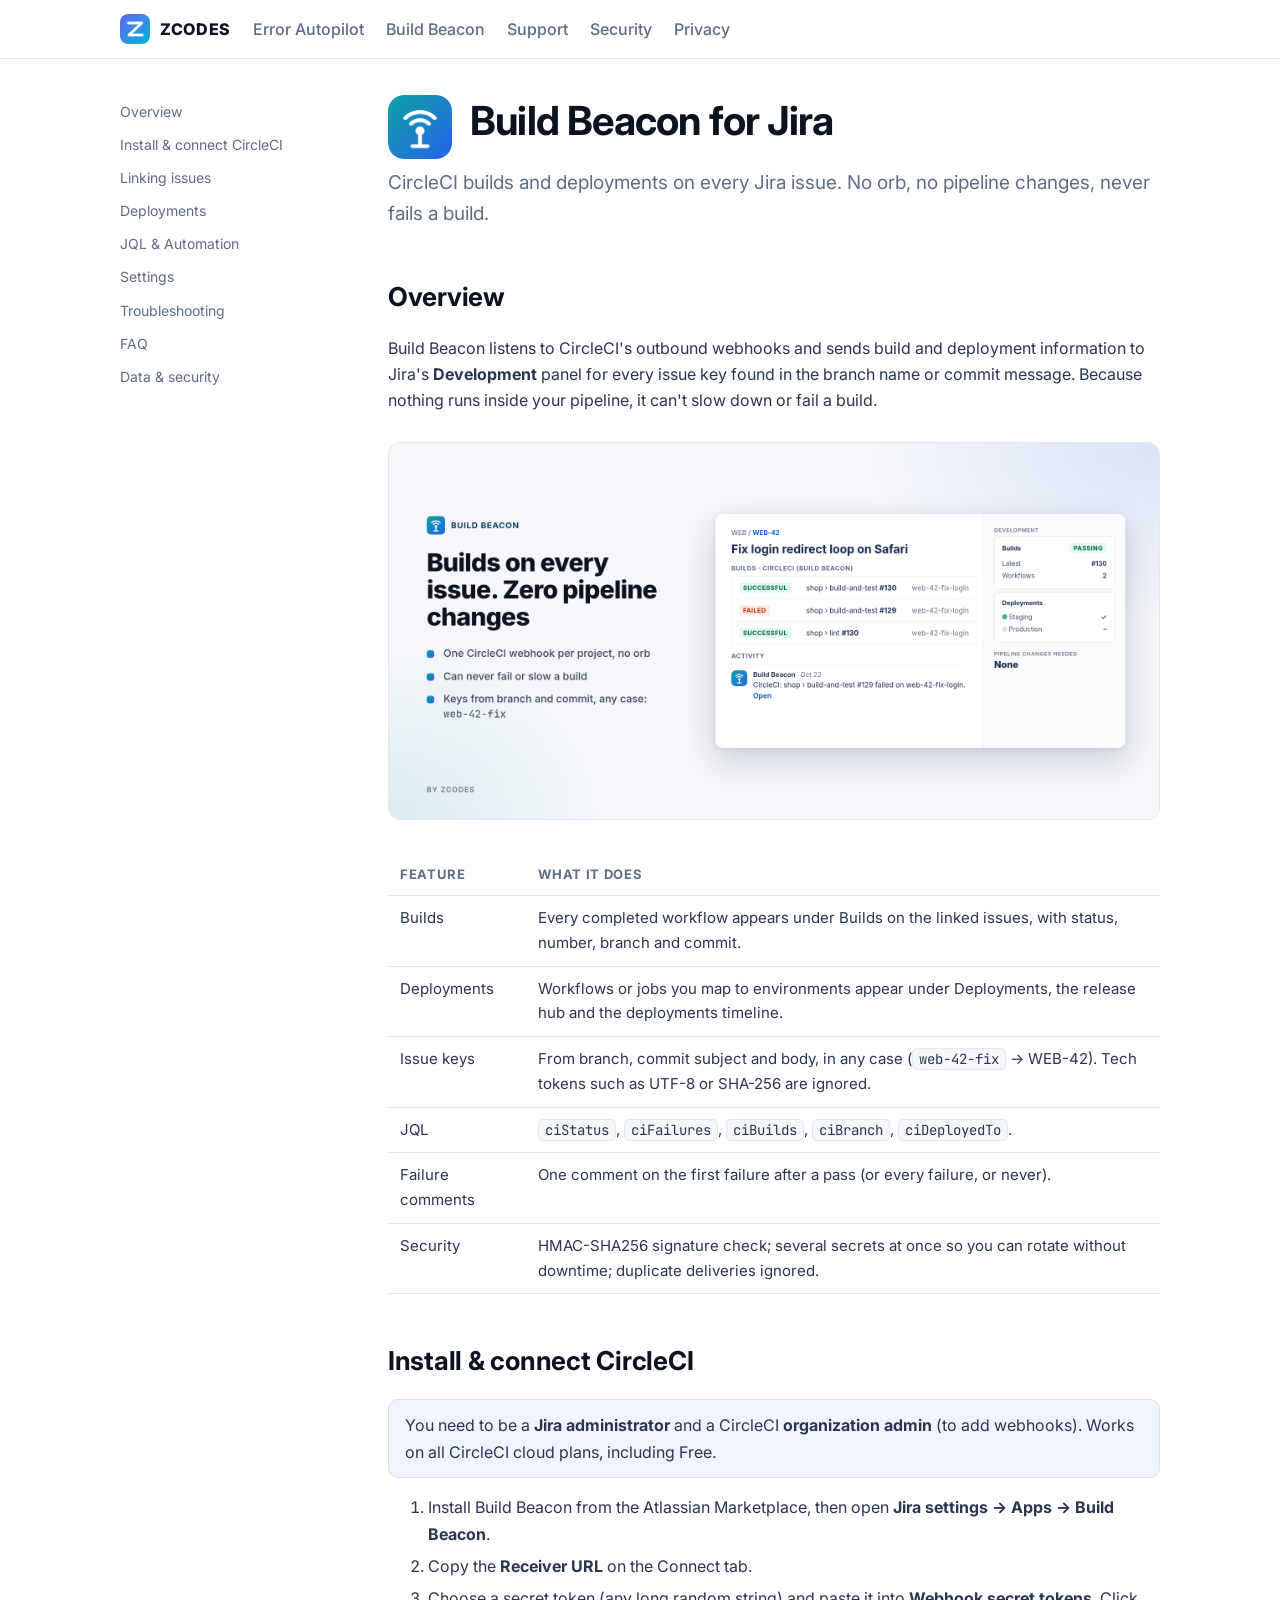
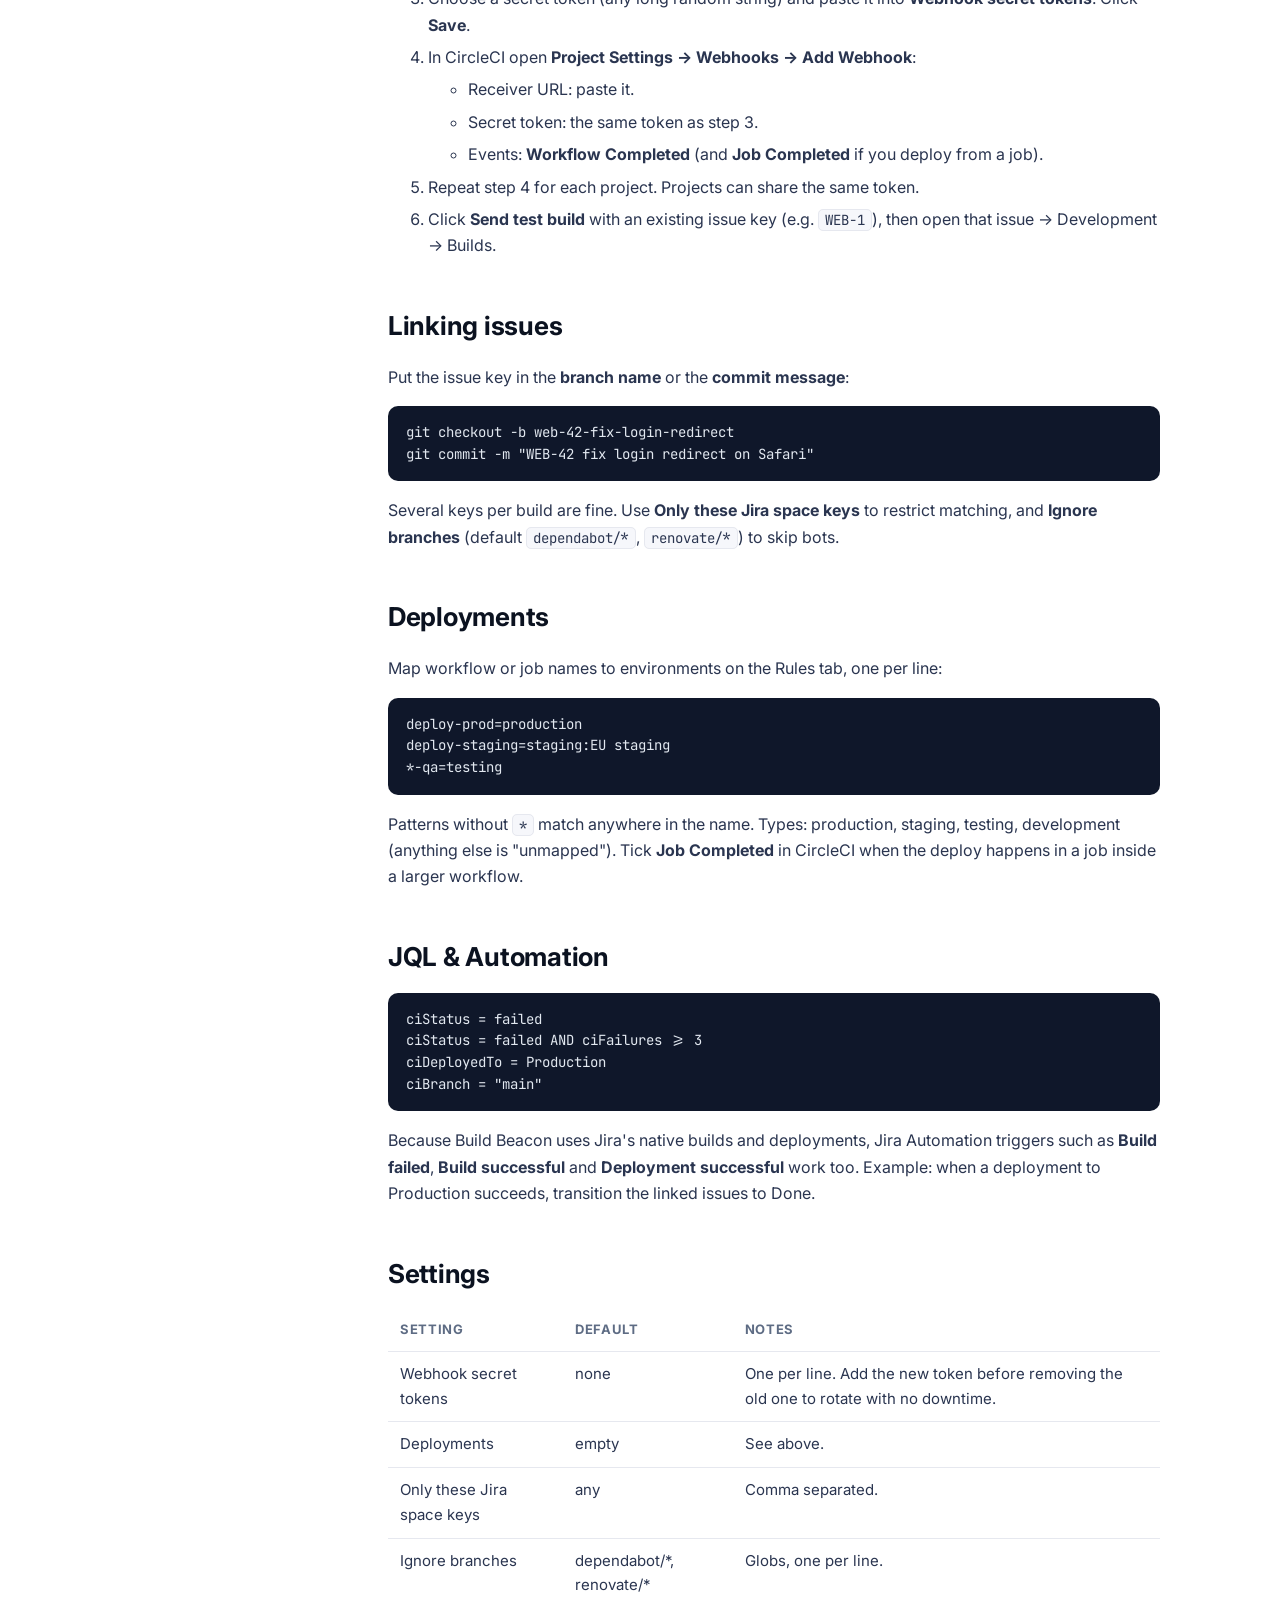
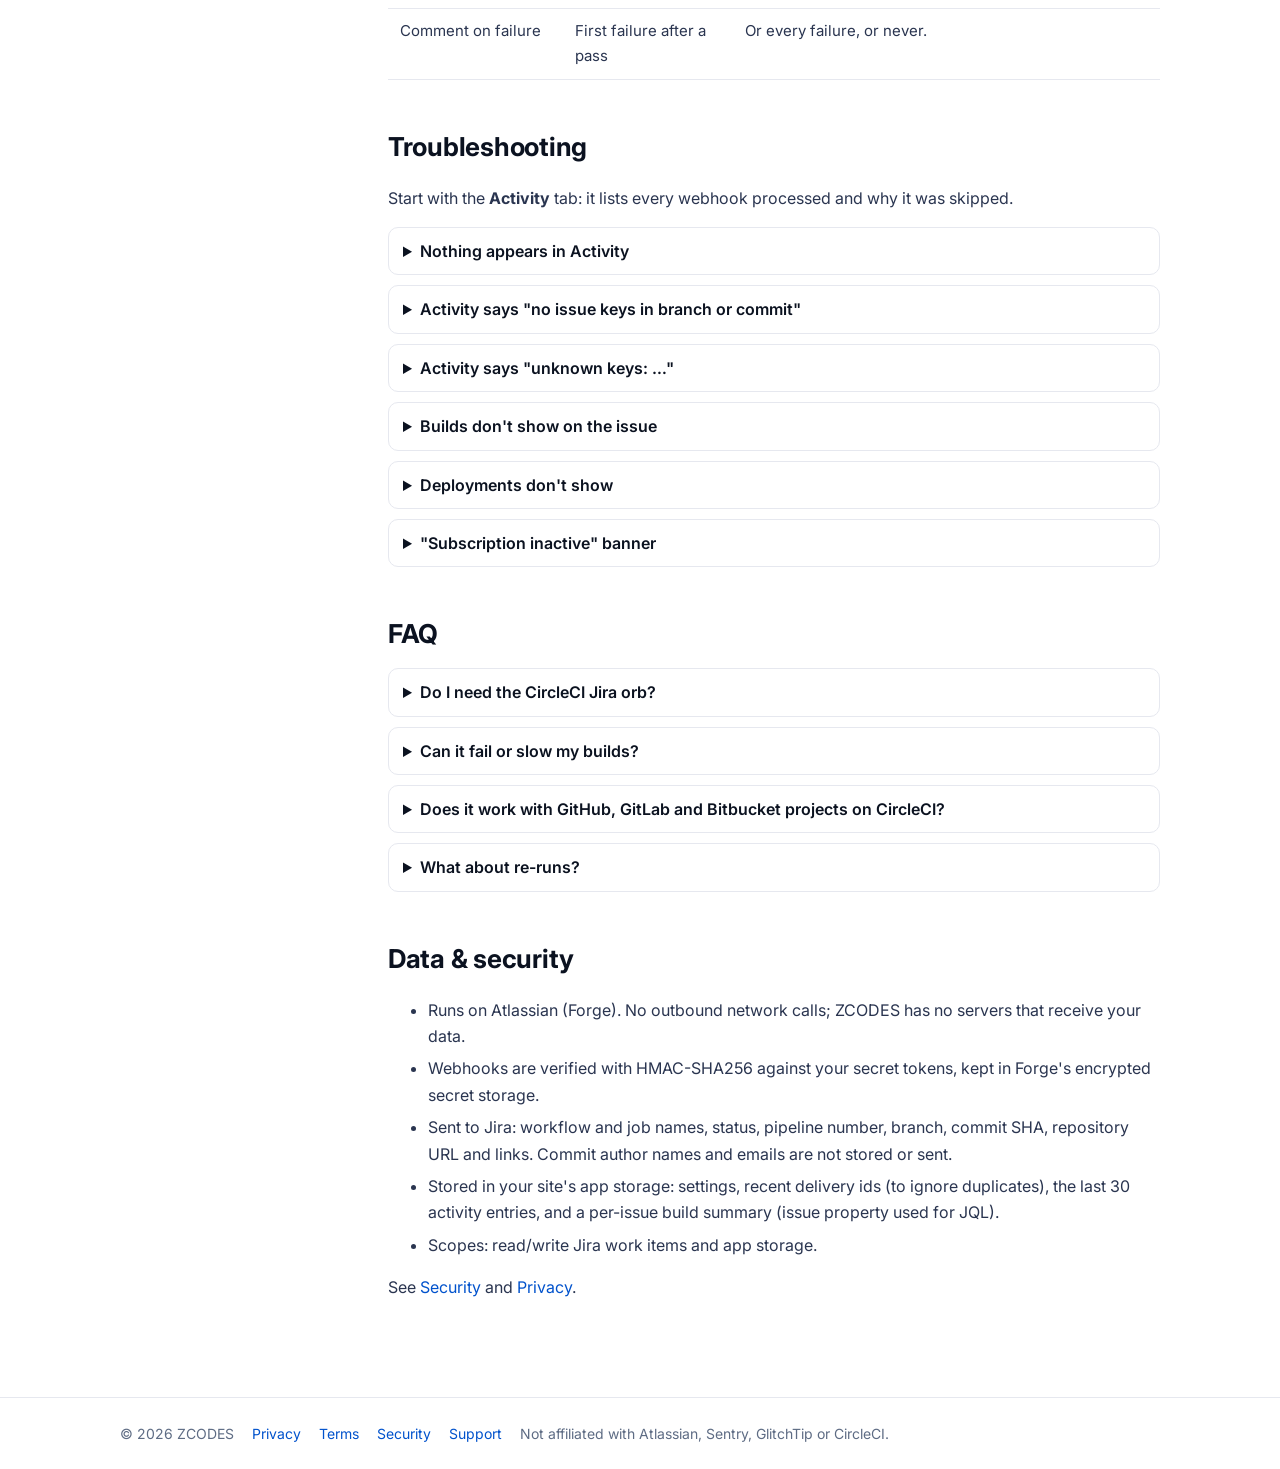
==== build-beacon/index.html @ 048a16e9 "ZCODES documentation site Co-Authored-By: Claude Opus 5.5 <noreply@anthropic.com>" ====
<!doctype html><html lang="en"><head><meta charset="utf-8"><meta name="viewport" content="width=device-width,initial-scale=1">
<title>Build Beacon for Jira: documentation</title><meta name="description" content="CircleCI builds and deployments on Jira issues."><link rel="preconnect" href="https://fonts.googleapis.com"><link href="https://fonts.googleapis.com/css2?family=Inter:wght@400;500;600;700;800&family=JetBrains+Mono&display=swap" rel="stylesheet"><link rel="icon" href="../img/zcodes.png"><link rel="stylesheet" href="../style.css"></head>
<body><header><div class="nav"><a class="brand" href="../index.html"><img src="../img/zcodes.png" alt="">ZCODES</a>
      <a class="item" href="../error-autopilot/index.html">Error Autopilot</a><a class="item" href="../build-beacon/index.html">Build Beacon</a>
      <a class="item" href="../support.html">Support</a><a class="item" href="../security.html">Security</a><a class="item" href="../privacy.html">Privacy</a></div></header><main class=""><aside><a href="#overview">Overview</a><a href="#install">Install & connect CircleCI</a><a href="#keys">Linking issues</a><a href="#deployments">Deployments</a><a href="#jql">JQL & Automation</a><a href="#settings">Settings</a><a href="#troubleshooting">Troubleshooting</a><a href="#faq">FAQ</a><a href="#data">Data & security</a></aside><article>
<div class="hero"><img src="../img/build-beacon.png" alt=""><div><h1>Build Beacon for Jira</h1></div></div>
<p class="lead">CircleCI builds and deployments on every Jira issue. No orb, no pipeline changes, never fails a build.</p>

<h2 id="overview">Overview</h2>
<p>Build Beacon listens to CircleCI's outbound webhooks and sends build and deployment information to Jira's <b>Development</b> panel for every issue key found in the branch name or commit message. Because nothing runs inside your pipeline, it can't slow down or fail a build.</p>
<img class="shot" src="../img/bb-highlight-1.png" alt="Builds from CircleCI on a Jira issue">
<table><tr><th>Feature</th><th>What it does</th></tr>
<tr><td>Builds</td><td>Every completed workflow appears under Builds on the linked issues, with status, number, branch and commit.</td></tr>
<tr><td>Deployments</td><td>Workflows or jobs you map to environments appear under Deployments, the release hub and the deployments timeline.</td></tr>
<tr><td>Issue keys</td><td>From branch, commit subject and body, in any case (<code>web-42-fix</code> → WEB-42). Tech tokens such as UTF-8 or SHA-256 are ignored.</td></tr>
<tr><td>JQL</td><td><code>ciStatus</code>, <code>ciFailures</code>, <code>ciBuilds</code>, <code>ciBranch</code>, <code>ciDeployedTo</code>.</td></tr>
<tr><td>Failure comments</td><td>One comment on the first failure after a pass (or every failure, or never).</td></tr>
<tr><td>Security</td><td>HMAC-SHA256 signature check; several secrets at once so you can rotate without downtime; duplicate deliveries ignored.</td></tr>
</table>

<h2 id="install">Install & connect CircleCI</h2>
<div class="note">You need to be a <b>Jira administrator</b> and a CircleCI <b>organization admin</b> (to add webhooks). Works on all CircleCI cloud plans, including Free.</div>
<ol>
  <li>Install Build Beacon from the Atlassian Marketplace, then open <b>Jira settings → Apps → Build Beacon</b>.</li>
  <li>Copy the <b>Receiver URL</b> on the Connect tab.</li>
  <li>Choose a secret token (any long random string) and paste it into <b>Webhook secret tokens</b>. Click <b>Save</b>.</li>
  <li>In CircleCI open <b>Project Settings → Webhooks → Add Webhook</b>:
    <ul><li>Receiver URL: paste it.</li><li>Secret token: the same token as step 3.</li>
    <li>Events: <b>Workflow Completed</b> (and <b>Job Completed</b> if you deploy from a job).</li></ul></li>
  <li>Repeat step 4 for each project. Projects can share the same token.</li>
  <li>Click <b>Send test build</b> with an existing issue key (e.g. <code>WEB-1</code>), then open that issue → Development → Builds.</li>
</ol>

<h2 id="keys">Linking issues</h2>
<p>Put the issue key in the <b>branch name</b> or the <b>commit message</b>:</p>
<pre><code>git checkout -b web-42-fix-login-redirect
git commit -m "WEB-42 fix login redirect on Safari"</code></pre>
<p>Several keys per build are fine. Use <b>Only these Jira space keys</b> to restrict matching, and <b>Ignore branches</b> (default <code>dependabot/*</code>, <code>renovate/*</code>) to skip bots.</p>

<h2 id="deployments">Deployments</h2>
<p>Map workflow or job names to environments on the Rules tab, one per line:</p>
<pre><code>deploy-prod=production
deploy-staging=staging:EU staging
*-qa=testing</code></pre>
<p>Patterns without <code>*</code> match anywhere in the name. Types: production, staging, testing, development (anything else is "unmapped"). Tick <b>Job Completed</b> in CircleCI when the deploy happens in a job inside a larger workflow.</p>

<h2 id="jql">JQL & Automation</h2>
<pre><code>ciStatus = failed
ciStatus = failed AND ciFailures >= 3
ciDeployedTo = Production
ciBranch = "main"</code></pre>
<p>Because Build Beacon uses Jira's native builds and deployments, Jira Automation triggers such as <b>Build failed</b>, <b>Build successful</b> and <b>Deployment successful</b> work too. Example: when a deployment to Production succeeds, transition the linked issues to Done.</p>

<h2 id="settings">Settings</h2>
<table><tr><th>Setting</th><th>Default</th><th>Notes</th></tr>
<tr><td>Webhook secret tokens</td><td>none</td><td>One per line. Add the new token before removing the old one to rotate with no downtime.</td></tr>
<tr><td>Deployments</td><td>empty</td><td>See above.</td></tr>
<tr><td>Only these Jira space keys</td><td>any</td><td>Comma separated.</td></tr>
<tr><td>Ignore branches</td><td>dependabot/*, renovate/*</td><td>Globs, one per line.</td></tr>
<tr><td>Comment on failure</td><td>First failure after a pass</td><td>Or every failure, or never.</td></tr>
</table>

<h2 id="troubleshooting">Troubleshooting</h2>
<p>Start with the <b>Activity</b> tab: it lists every webhook processed and why it was skipped.</p>
<details><summary>Nothing appears in Activity</summary><ul>
<li>The CircleCI webhook URL must match the Receiver URL exactly (reinstalling the app can change it).</li>
<li>The CircleCI secret token must match one of your saved tokens. Wrong signatures are rejected (HTTP 401).</li>
<li>Tick <b>Workflow Completed</b> on the CircleCI webhook. Builds are reported when workflows finish, not when they start.</li></ul></details>
<details><summary>Activity says "no issue keys in branch or commit"</summary><p>Add the key to the branch name or commit message, or check <b>Only these Jira space keys</b>.</p></details>
<details><summary>Activity says "unknown keys: …"</summary><p>Jira doesn't have issues with those keys (or the app can't see them). Check the key and the space permissions.</p></details>
<details><summary>Builds don't show on the issue</summary><p>The Development panel is part of Jira software spaces. Check that the issue is in a software space and that you are looking at the issue named in the branch or commit.</p></details>
<details><summary>Deployments don't show</summary><p>Add an environment rule that matches the workflow or job name. For jobs, tick <b>Job Completed</b> on the CircleCI webhook.</p></details>
<details><summary>"Subscription inactive" banner</summary><p>The app stops sending builds and deployments when its subscription is inactive. A site admin can renew it in Administration → Apps.</p></details>

<h2 id="faq">FAQ</h2>
<details><summary>Do I need the CircleCI Jira orb?</summary><p>No. Build Beacon doesn't use the orb or any pipeline step. You can remove the orb if you used it before.</p></details>
<details><summary>Can it fail or slow my builds?</summary><p>No. CircleCI sends the webhook after the workflow finishes; nothing runs in your pipeline.</p></details>
<details><summary>Does it work with GitHub, GitLab and Bitbucket projects on CircleCI?</summary><p>Yes. Keys come from CircleCI's own webhook data, whatever the code host.</p></details>
<details><summary>What about re-runs?</summary><p>A re-run updates the same build number; Jira keeps the latest result.</p></details>

<h2 id="data">Data & security</h2>
<ul>
<li>Runs on Atlassian (Forge). No outbound network calls; ZCODES has no servers that receive your data.</li>
<li>Webhooks are verified with HMAC-SHA256 against your secret tokens, kept in Forge's encrypted secret storage.</li>
<li>Sent to Jira: workflow and job names, status, pipeline number, branch, commit SHA, repository URL and links. Commit author names and emails are not stored or sent.</li>
<li>Stored in your site's app storage: settings, recent delivery ids (to ignore duplicates), the last 30 activity entries, and a per-issue build summary (issue property used for JQL).</li>
<li>Scopes: read/write Jira work items and app storage.</li>
</ul>
<p>See <a href="../security.html">Security</a> and <a href="../privacy.html">Privacy</a>.</p>
</article></main><footer><div class="in"><span>© 2026 ZCODES</span><a href="../privacy.html">Privacy</a><a href="../terms.html">Terms</a>
      <a href="../security.html">Security</a><a href="../support.html">Support</a><span>Not affiliated with Atlassian, Sentry, GlitchTip or CircleCI.</span></div></footer></body></html>
---- style.css ----
:root{--ink:#0B1220;--text:#2A3550;--muted:#5E6C84;--line:#E6E8EF;--bg:#FFFFFF;--soft:#F6F7FB;--brand:#5B5BD6;--link:#0052CC}
*{box-sizing:border-box}html{scroll-behavior:smooth}
body{margin:0;font:16px/1.65 Inter,system-ui,-apple-system,Segoe UI,sans-serif;color:var(--text);background:var(--bg)}
a{color:var(--link);text-decoration:none}a:hover{text-decoration:underline}
header{border-bottom:1px solid var(--line);background:#fff;position:sticky;top:0;z-index:5}
.nav{max-width:1080px;margin:0 auto;padding:14px 20px;display:flex;align-items:center;gap:22px;flex-wrap:wrap}
.nav .brand{display:flex;align-items:center;gap:10px;font-weight:800;color:var(--ink);letter-spacing:.04em}
.nav .brand img{width:30px;height:30px;border-radius:8px}
.nav a.item{color:var(--muted);font-weight:500}
main{max-width:1080px;margin:0 auto;padding:36px 20px 80px;display:grid;grid-template-columns:220px minmax(0,1fr);gap:48px}
main.single{grid-template-columns:minmax(0,1fr);max-width:820px}
aside{position:sticky;top:84px;align-self:start;font-size:14px}
aside a{display:block;color:var(--muted);padding:5px 0}
h1{font-size:40px;line-height:1.15;color:var(--ink);margin:0 0 12px;letter-spacing:-.02em}
h2{font-size:26px;color:var(--ink);margin:46px 0 12px;letter-spacing:-.01em;scroll-margin-top:80px}
h3{font-size:18px;color:var(--ink);margin:28px 0 8px;scroll-margin-top:80px}
.lead{font-size:19px;color:var(--muted);margin:0 0 22px}
.hero{display:flex;gap:18px;align-items:center;margin-bottom:8px}.hero img{width:64px;height:64px;border-radius:16px}
code,pre{font-family:'JetBrains Mono',ui-monospace,Menlo,monospace;font-size:14px}
code{background:var(--soft);border:1px solid var(--line);padding:1px 6px;border-radius:5px}
pre{background:#0F172A;color:#E2E8F0;padding:16px 18px;border-radius:10px;overflow:auto;line-height:1.55}
pre code{background:none;border:0;padding:0;color:inherit}
table{width:100%;border-collapse:collapse;margin:14px 0;font-size:15px}
th,td{text-align:left;padding:10px 12px;border-bottom:1px solid var(--line);vertical-align:top}
th{font-size:13px;text-transform:uppercase;letter-spacing:.05em;color:var(--muted)}
ol li,ul li{margin:6px 0}
.note{background:#F0F4FF;border:1px solid #D6E0FF;border-radius:10px;padding:12px 16px;margin:16px 0}
.warn{background:#FFF7E6;border:1px solid #FFE1A8;border-radius:10px;padding:12px 16px;margin:16px 0}
.grid{display:grid;grid-template-columns:repeat(auto-fit,minmax(280px,1fr));gap:18px;margin:22px 0}
.cardx{border:1px solid var(--line);border-radius:14px;padding:22px;background:#fff}
.cardx img{width:52px;height:52px;border-radius:12px}
.cardx h3{margin:12px 0 6px}
.shot{width:100%;border:1px solid var(--line);border-radius:12px;margin:12px 0}
details{border:1px solid var(--line);border-radius:10px;padding:10px 14px;margin:10px 0}
summary{cursor:pointer;font-weight:600;color:var(--ink)}
footer{border-top:1px solid var(--line);color:var(--muted);font-size:14px}
footer .in{max-width:1080px;margin:0 auto;padding:24px 20px;display:flex;gap:18px;flex-wrap:wrap}
@media (max-width:820px){main{grid-template-columns:1fr}aside{display:none}h1{font-size:32px}}
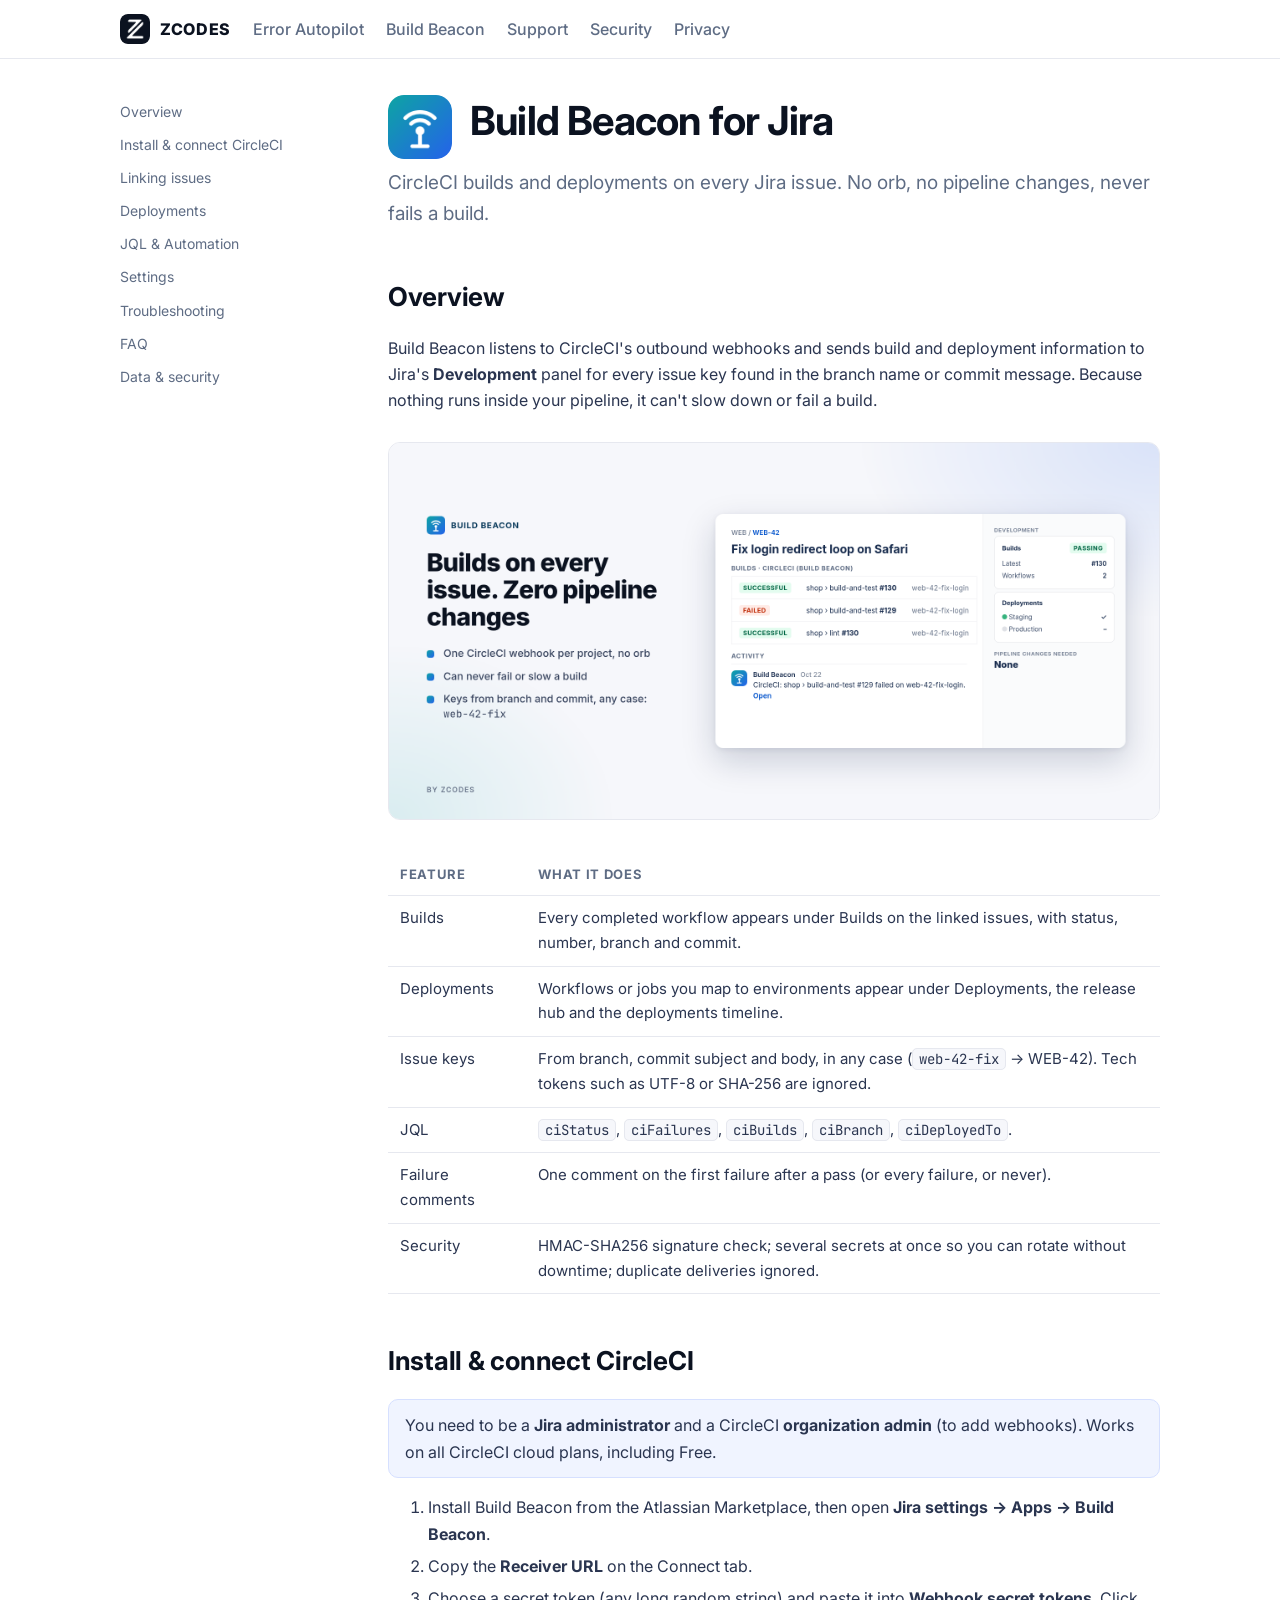
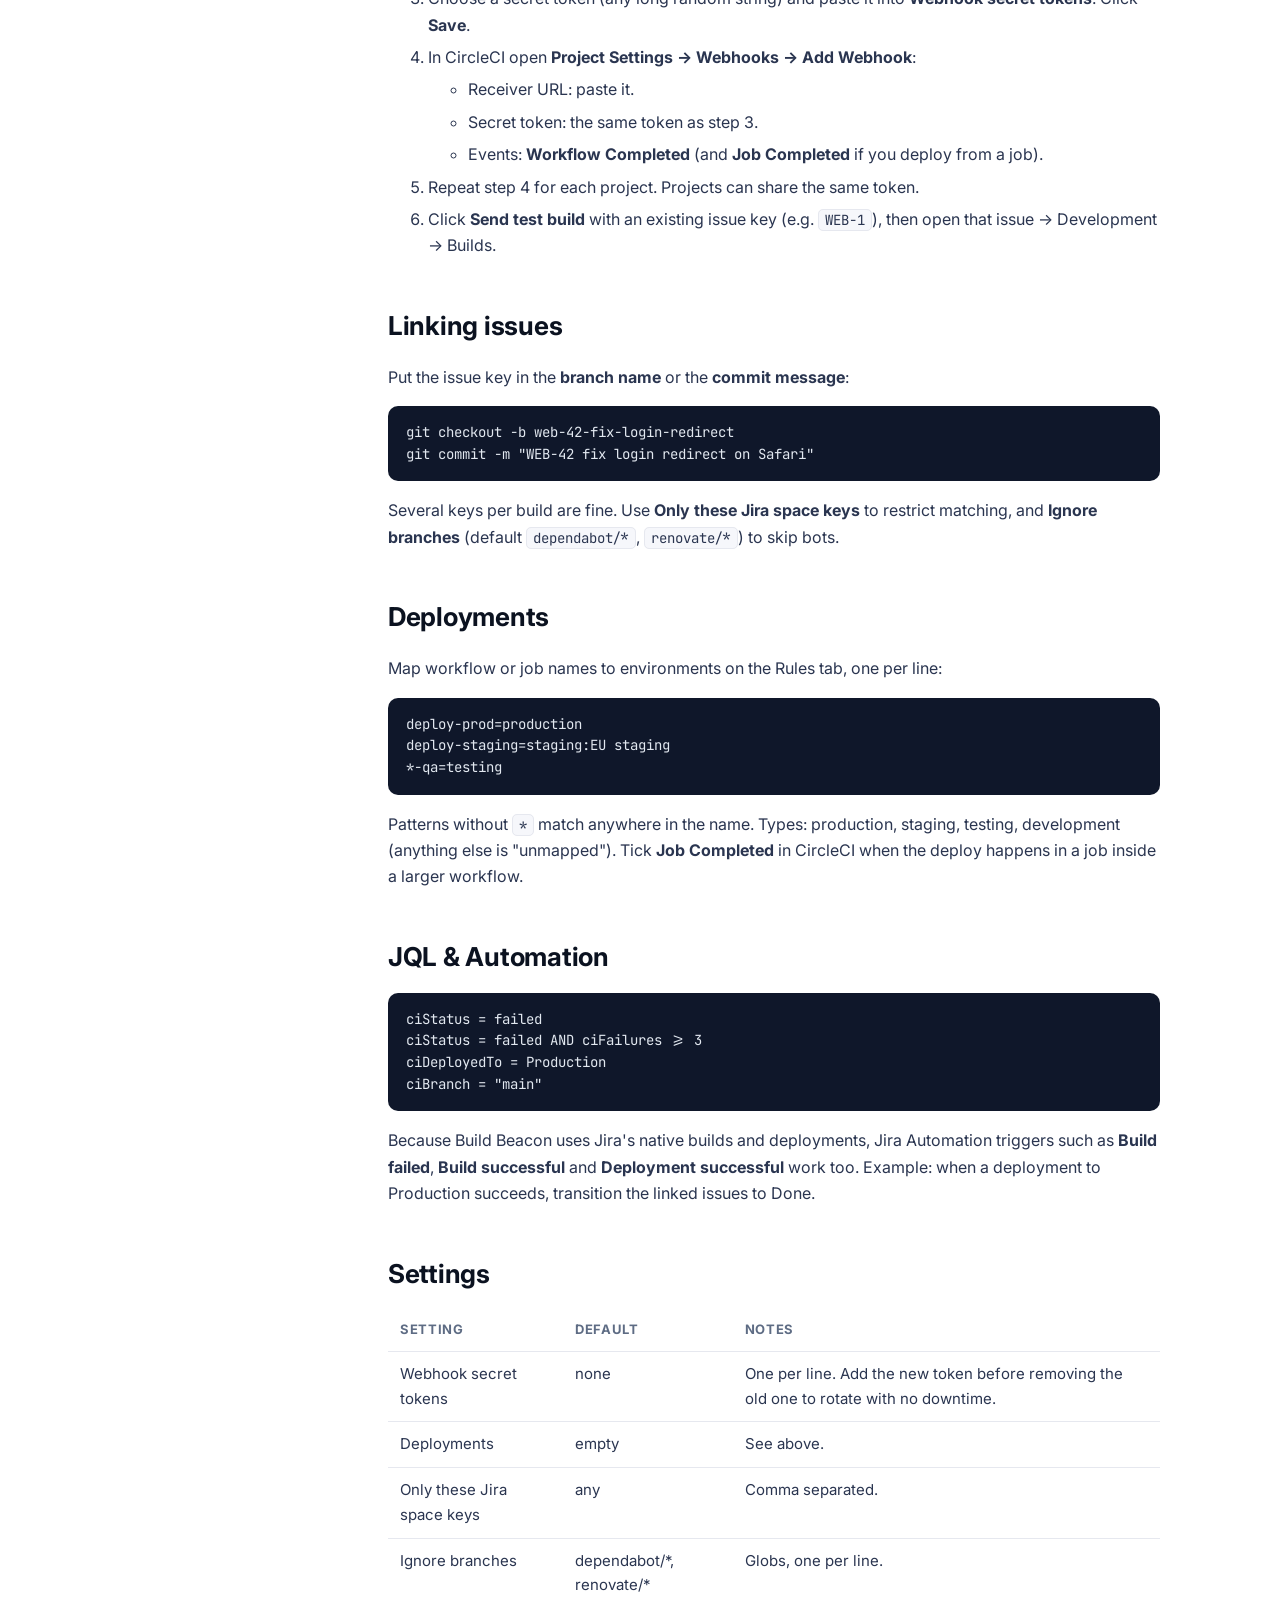
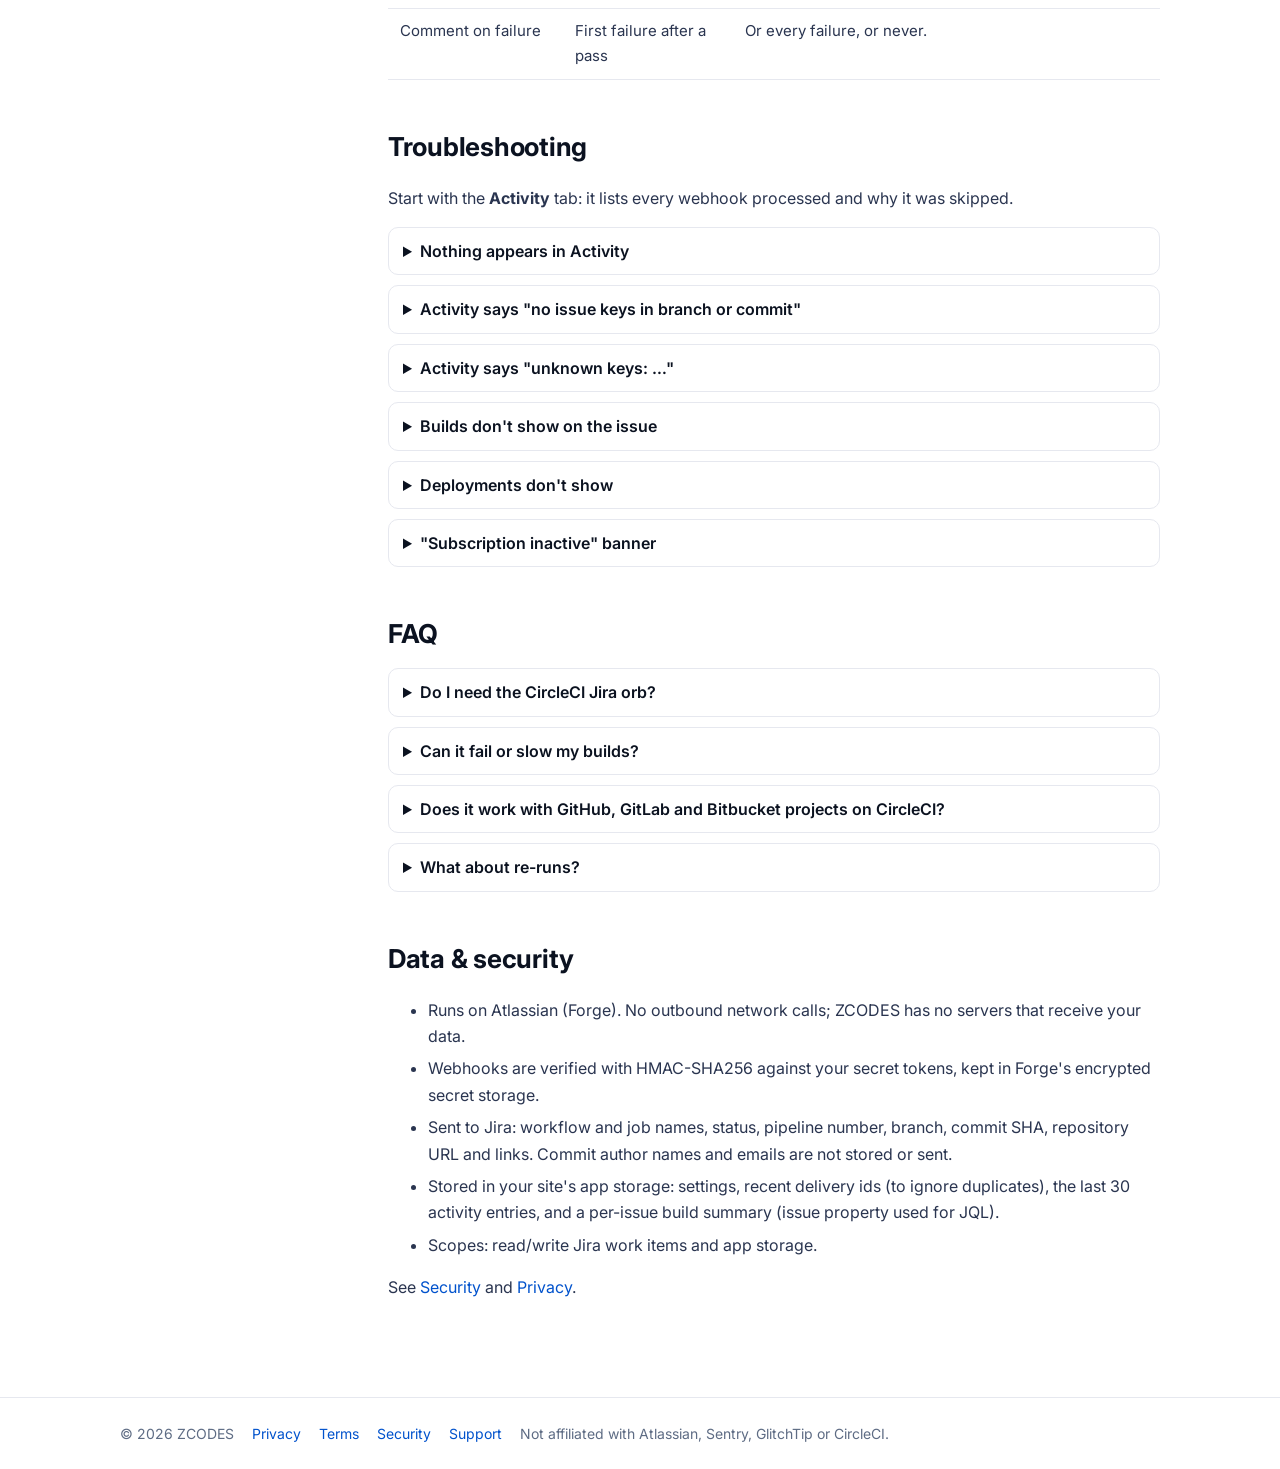
==== commit fd5e7b36: "Remove preconnect hint (link checkers report it as a broken link) Co-Authored-By: Claude Opus 5.5 <n" ====
--- a/build-beacon/index.html
+++ b/build-beacon/index.html
@@ -1,5 +1,5 @@
 <!doctype html><html lang="en"><head><meta charset="utf-8"><meta name="viewport" content="width=device-width,initial-scale=1">
-<title>Build Beacon for Jira: documentation</title><meta name="description" content="CircleCI builds and deployments on Jira issues."><link rel="preconnect" href="https://fonts.googleapis.com"><link href="https://fonts.googleapis.com/css2?family=Inter:wght@400;500;600;700;800&family=JetBrains+Mono&display=swap" rel="stylesheet"><link rel="icon" href="../img/zcodes.png"><link rel="stylesheet" href="../style.css"></head>
+<title>Build Beacon for Jira: documentation</title><meta name="description" content="CircleCI builds and deployments on Jira issues."><link href="https://fonts.googleapis.com/css2?family=Inter:wght@400;500;600;700;800&family=JetBrains+Mono&display=swap" rel="stylesheet"><link rel="icon" href="../img/zcodes.png"><link rel="stylesheet" href="../style.css"></head>
 <body><header><div class="nav"><a class="brand" href="../index.html"><img src="../img/zcodes.png" alt="">ZCODES</a>
       <a class="item" href="../error-autopilot/index.html">Error Autopilot</a><a class="item" href="../build-beacon/index.html">Build Beacon</a>
       <a class="item" href="../support.html">Support</a><a class="item" href="../security.html">Security</a><a class="item" href="../privacy.html">Privacy</a></div></header><main class=""><aside><a href="#overview">Overview</a><a href="#install">Install & connect CircleCI</a><a href="#keys">Linking issues</a><a href="#deployments">Deployments</a><a href="#jql">JQL & Automation</a><a href="#settings">Settings</a><a href="#troubleshooting">Troubleshooting</a><a href="#faq">FAQ</a><a href="#data">Data & security</a></aside><article>
